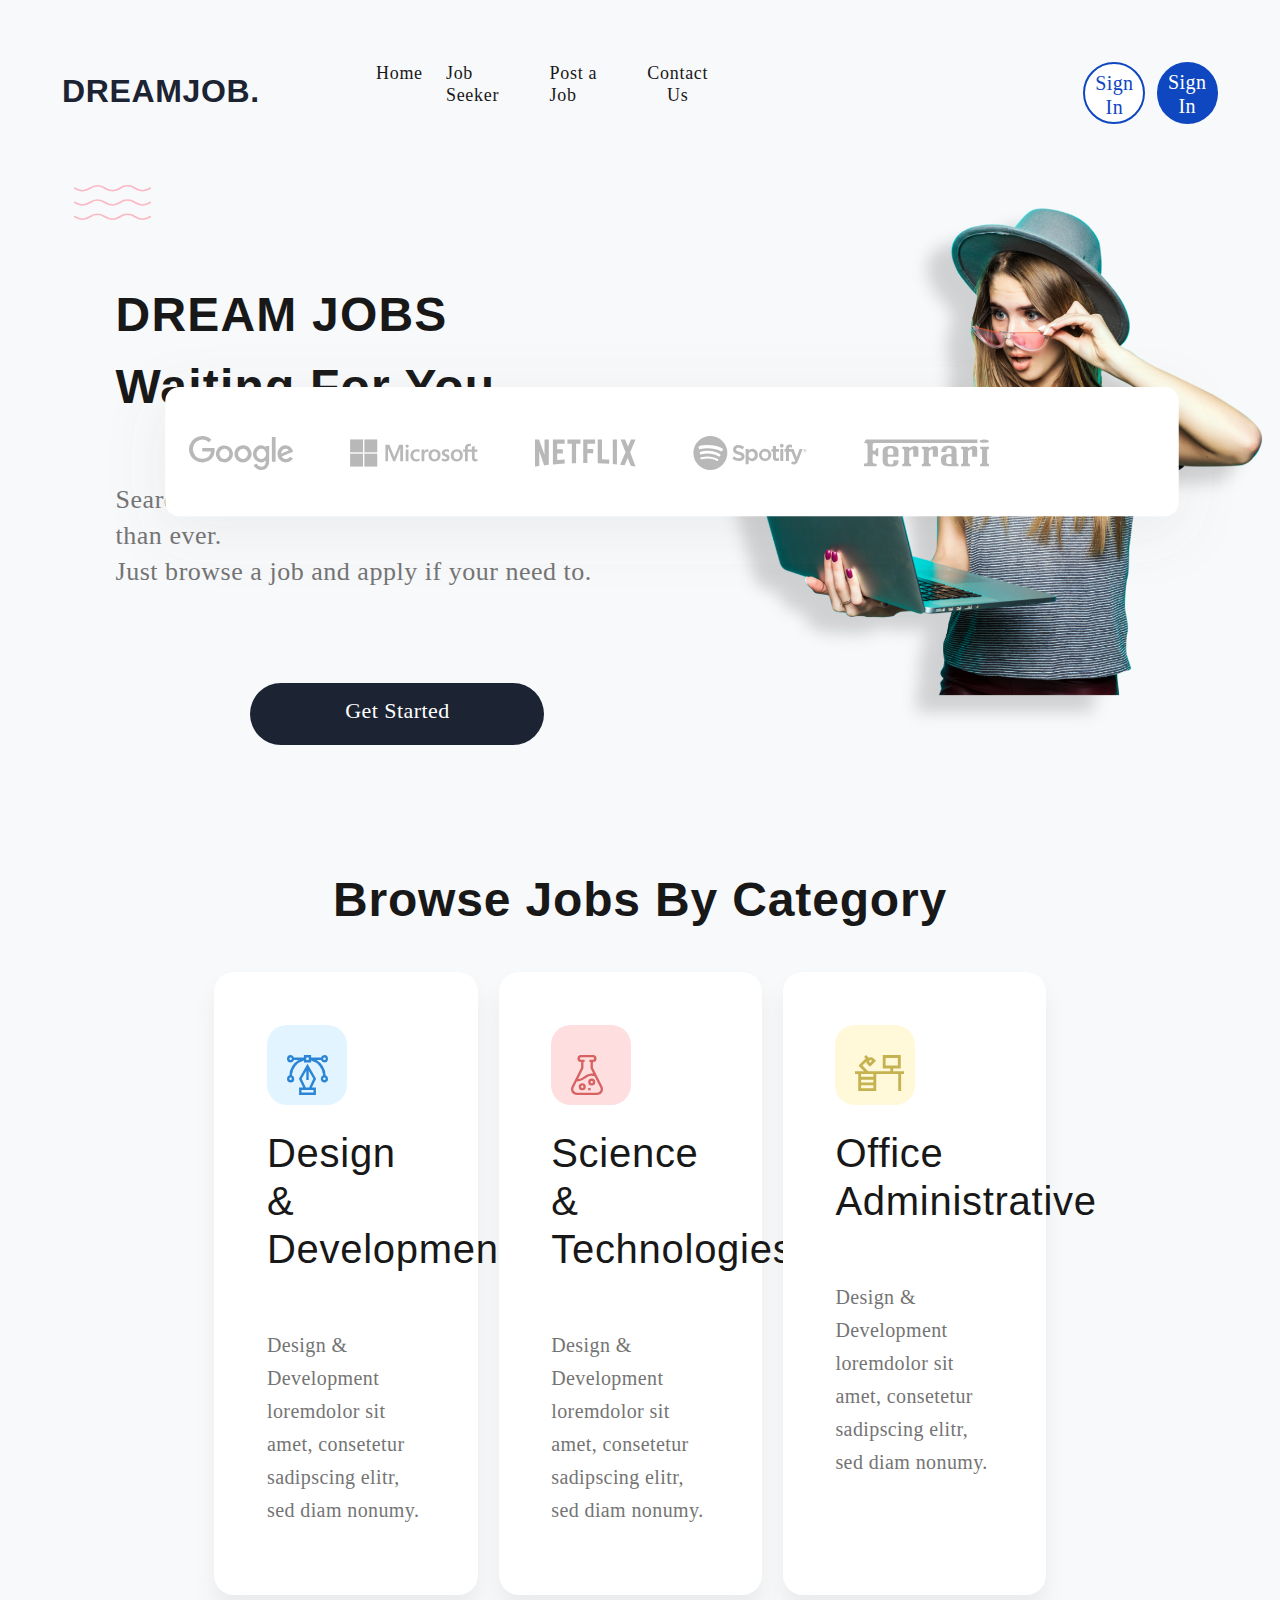
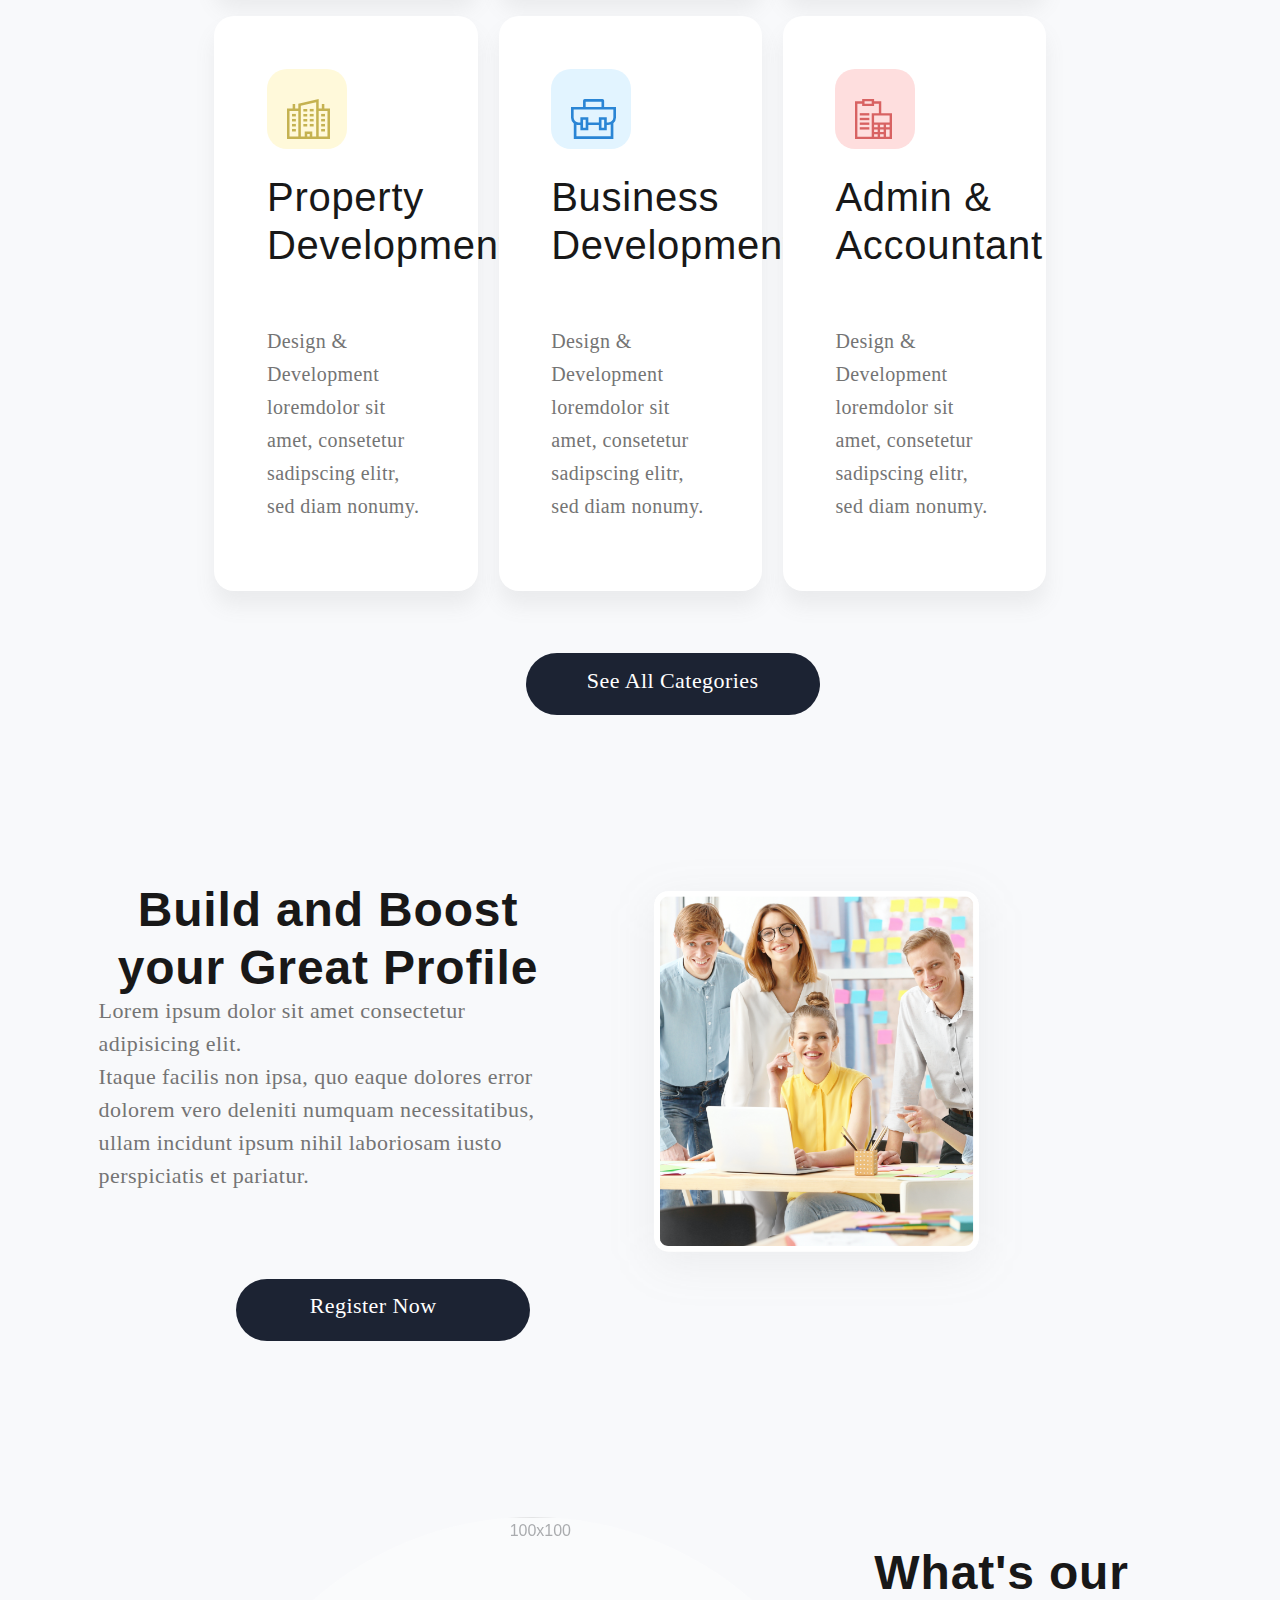
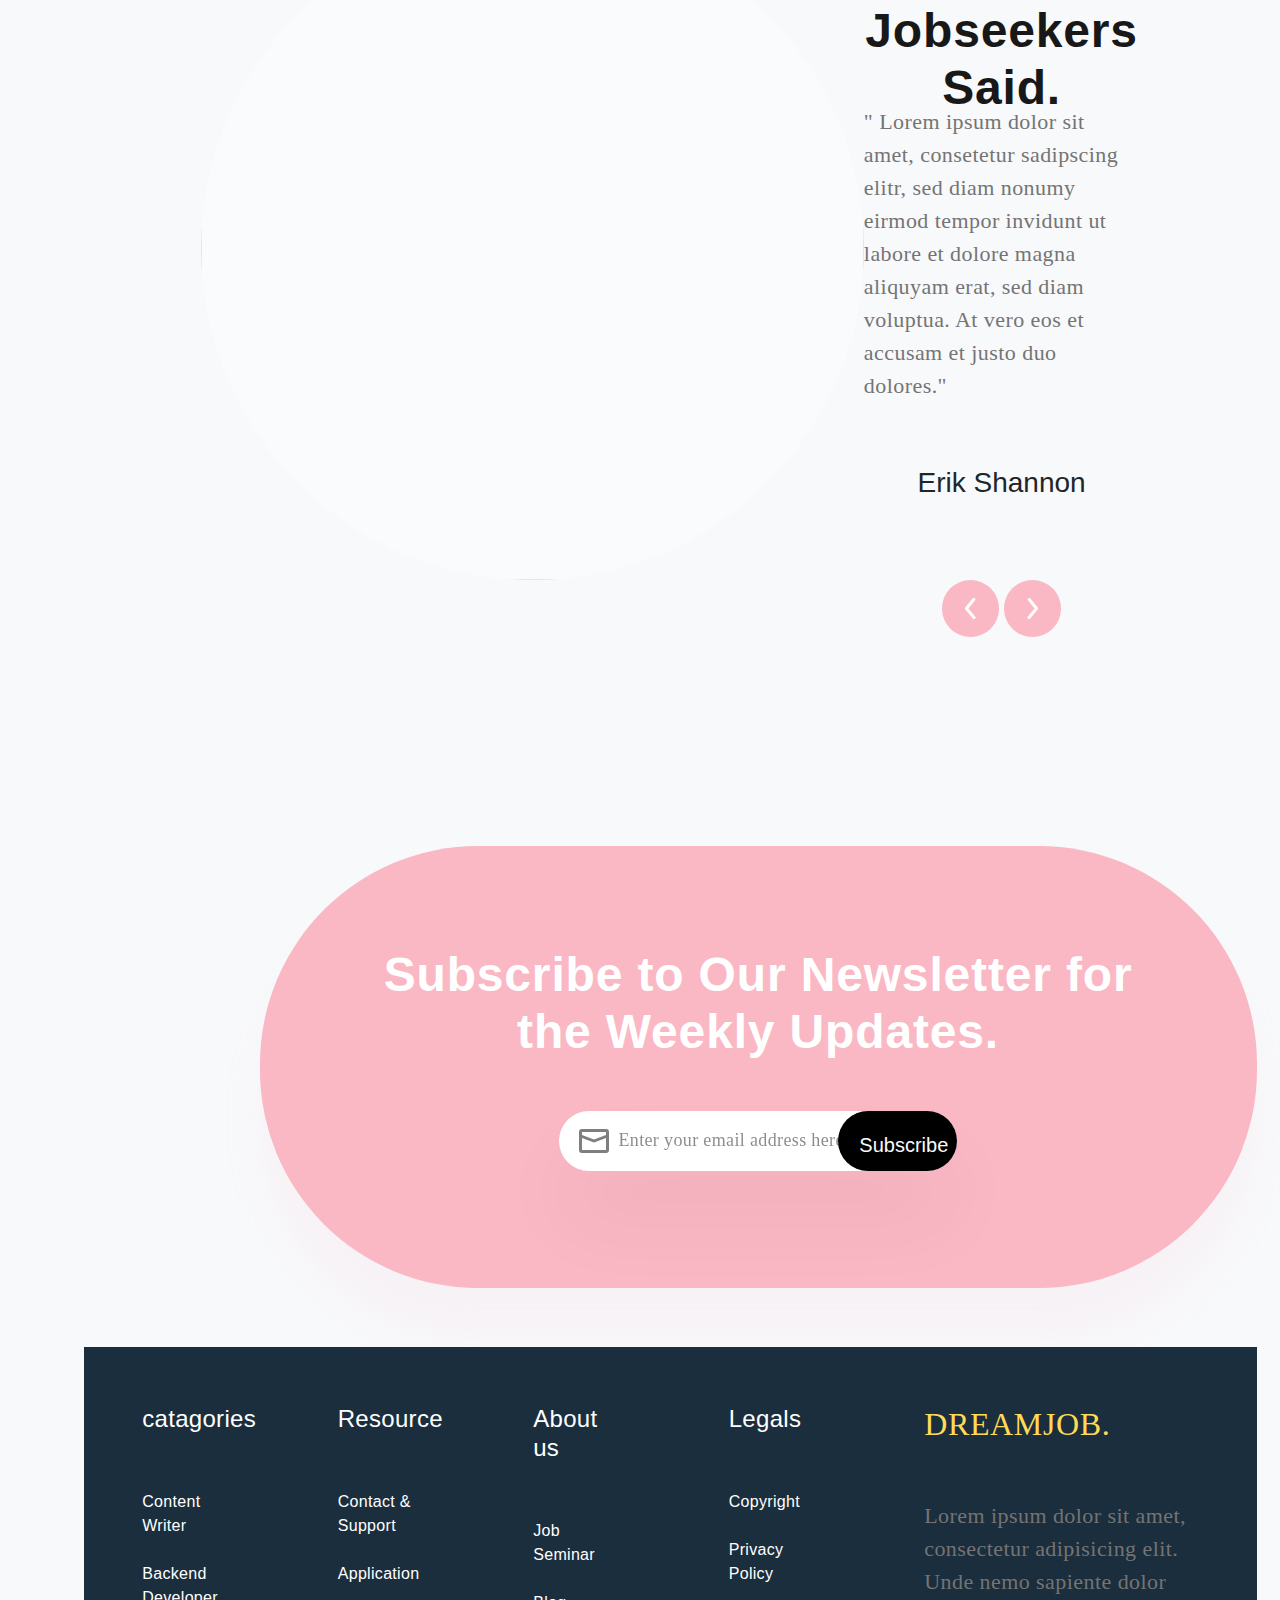
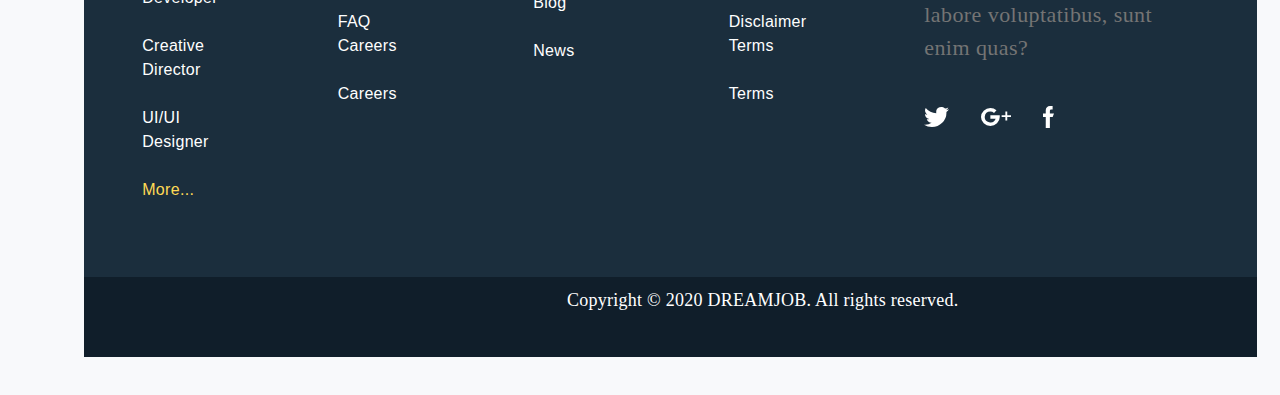
==== index.html @ 45204c7d "Update index.html" ====
<html>

<head>
    <title>
        Practice
    </title>

    <meta charset="utf-8">
    <meta name="viewport" content="width=device-width, initial-scale=1">
    <link rel="stylesheet" href="https://maxcdn.bootstrapcdn.com/bootstrap/4.5.2/css/bootstrap.min.css">
    <script src="https://ajax.googleapis.com/ajax/libs/jquery/3.5.1/jquery.min.js"></script>
    <script src="https://cdnjs.cloudflare.com/ajax/libs/popper.js/1.16.0/umd/popper.min.js"></script>
    <script src="https://maxcdn.bootstrapcdn.com/bootstrap/4.5.2/js/bootstrap.min.js"></script>
    <link rel="stylesheet" href="start.css">


</head>

<body>
    <nav class="Nav1">
        <image id="job1" src="images\DREAMJOB.svg"></image>

        <a id="home" href="Nasa.com">Home</a>


        <a id="job" href="Nasa.com">Job Seeker</a>


        <a id="post" href="Nasa.com">Post a Job</a>


        <a id="contact" href="Nasa.com">Contact Us</a>

        <div id="signin">
            <p>Sign In</p>
        </div>
        <div id="login">
            <p>Sign In</p>
        </div>
    </nav>
    <div class="content1">

        <div id="image" class="row">
            <div class="col-sm-6">

                <image id="job1" src="/images/Group6002.svg"></image>
                <p class="B1">
                    DREAM JOBS<br>
                    Waiting For You
                </p>
                <p id="par1">Search and find your dream job is now easier than ever. <br>Just browse a job and apply if
                    your need to.
                </p><br>
                <br>

                <div id="seeall">
                    <p id="cn">Get Started</p>
                </div>

            </div>
            <div class="col-sm-6">
                <image id="girlImg" class="img-fluid" src="/images/1920.png"></image>
            </div>
        </div>


    </div>


    <div id="white" class="row">
        <div class="col">
            <image class="img-fluid col" src="/images/Rectangle 527.svg">

            </image>
            <div id="overlapimage" class="col-sm-8">
                <image id="img2" class="img-fluid" src="/images/Group 5999.svg"></image>
            </div>
        </div>


    </div>
    <div id=content2>

        <h1 id="jobheader">Browse Jobs By Category</h1>
    </div>
    <div id="cr">
        <div class="row">
            <div class="col-md-3 cards">
                <div class="pt">
                    <image id="bg1" src="/images/Rectangle 1071.svg">

                    </image>
                    <image id="flask" src="/images/001-vector-design.svg"></image><br><br>

                    <h1>Design & Development</h1><br><br>
                    <p>Design & Development loremdolor sit amet, consetetur sadipscing elitr, sed diam nonumy.</p>
                </div>

            </div>
            <div class="col-md-3 cards">
                <div class="pt">

                    <image id="bg1" src="/images/Rectangle 1071-2.svg">

                    </image>
                    <image id="flask" src="/images/002-flask.svg"></image>
                    <br><br>


                    <h1>Science & Technologies</h1><br><br>
                    <p>Design & Development loremdolor sit amet, consetetur sadipscing elitr, sed diam nonumy.</p>

                </div>

            </div>
            <div class="col-md-3 cards">
                <div class="pt">

                    <image id="bg1" src="/images/Rectangle 1071-1.svg">

                    </image>
                    <image id="flask" src="/images/004-desk.svg"></image><br><br>
                    <h1>Office Administrative</h1><br><br>
                    <p>Design & Development loremdolor sit amet, consetetur sadipscing elitr, sed diam nonumy.</p>
                </div>


            </div>
            <div class="col-md-3 cards">

                <div class="pt">
                    <image id="bg1" src="/images/Rectangle 1071-1.svg">
                        <image id="flask" src="/images/003-office-building.svg"></image>
                    </image><br><br>

                    <h1>Property Development</h1><br><br>
                    <p>Design & Development loremdolor sit amet, consetetur sadipscing elitr, sed diam nonumy.</p>

                </div>

            </div>
            <div class="col-md-3 cards">
                <div class="pt">
                    <image id="bg1" src="/images/Rectangle 1071.svg">

                    </image>
                    <image id="flask" src="/images/006-briefcase.svg"></image><br><br>


                    <h1>Business Development</h1><br><br>
                    <p>Design & Development loremdolor sit amet, consetetur sadipscing elitr, sed diam nonumy.</p>
                </div>


            </div>
            <div class="col-md-3 cards">
                <div class="pt">
                    <image id="bg1" src="/images/Rectangle 1071-2.svg">

                    </image>
                    <image id="flask" src="/images/005-clipboard.svg"></image><br><br>
                    <h1>Admin & Accountant</h1><br><br>
                    <p>Design & Development loremdolor sit amet, consetetur sadipscing elitr, sed diam nonumy.</p>


                </div>

            </div>


            <div class="col-md-3 cards1">

                <div class="pt">
                    <image id="bg1" src="/images/Rectangle 1071-1.svg">
                        <image id="flask" src="/images/003-office-building.svg"></image>
                    </image><br><br>

                    <h1>School Construction</h1><br><br>
                    <p>Design & Development loremdolor sit amet, consetetur sadipscing elitr, sed diam nonumy.</p>

                </div>

            </div>
            <div class="col-md-3 cards1">
                <div class="pt">
                    <image id="bg1" src="/images/Rectangle 1071.svg">

                    </image>
                    <image id="flask" src="/images/006-briefcase.svg"></image><br><br>


                    <h1>Banking Investment</h1><br><br>
                    <p>Design & Development loremdolor sit amet, consetetur sadipscing elitr, sed diam nonumy.</p>
                </div>


            </div>
            <div class="col-md-3 cards1">
                <div class="pt">
                    <image id="bg1" src="/images/Rectangle 1071-2.svg">

                    </image>
                    <image id="flask" src="/images/005-clipboard.svg"></image><br><br>
                    <h1>Accounts</h1><br><br>
                    <p>Design & Development loremdolor sit amet, consetetur sadipscing elitr, sed diam nonumy.</p>


                </div>

            </div>
        </div>

        <div id="seeall">
            <p id="cn">See All Categories</p>
        </div>
    </div>

    <div id="cr1">
        <div class="row">
            <div class="col-md-5">
                <h1 id="jobheader">Build and Boost<br> your Great Profile</h1><br><br>
                <p>Lorem ipsum dolor sit amet consectetur adipisicing elit.<br> Itaque facilis non ipsa, quo eaque
                    dolores
                    error dolorem vero deleniti numquam necessitatibus, <br>ullam incidunt ipsum nihil laboriosam iusto
                    perspiciatis et pariatur.</p><br><br>
                <div id="seeall1">
                    <p id="cn">Register Now</p>
                </div>


            </div>
            <div class="col-md-5">
                <image id="girlImg" class="img-fluid" src="/images/Rectangle 527-1.png"></image>
            </div>
        </div>
        <div class="row">
            <div class="col" id="inl">



                <img id="round" class="rounded-circle" alt="100x100"
                    src="https://mdbootstrap.com/img/Photos/Avatars/img%20(30).jpg" data-holder-rendered="true">

                <div>
                    <h1 id="jobheader">What's our<br> Jobseekers Said.</h1><br>
                    <br>
                    <br>
                    <p>" Lorem ipsum dolor sit amet, consetetur sadipscing elitr, sed diam nonumy eirmod tempor
                        invidunt
                        ut labore et dolore
                        magna aliquyam erat, sed diam voluptua. At vero eos et accusam et justo duo dolores."</p>
                    <br><br>
                    <div class="pt">
                        <h3 id="a1">Erik Shannon</h3>
                        <p id="a2">React Developer</p>
                    </div><br>
                    <br>
                    <br>
                    <image id="left" class="img-fluid" src="/images/Group 6017.svg"></image>
                    <image id="right" class="img-fluid" src="/images/Group 6018.svg"></image>

                </div>


            </div>

        </div>
        <row class="row">
            <div id="input">

                <h1 id="jobheader1">Subscribe to Our Newsletter for <br>the Weekly Updates.</h1><br>
                <br>
                <div id="enter">
                    <image id="right1" class="img-fluid" src="/images/mail.svg"></image>
                    <p>Enter your email address here</p>
                    <div id="sub">
                        <h5>
                            Subscribe
                            </h3>
                    </div>
                </div>

            </div>
        </row>

        <div class="row copy">
            <div class="col-sm-2 foot">



                <ul style="list-style-type:none;">
                    <h4>catagories</h4><br><br>
                    <li>Content Writer </li><br>
                    <li>Backend Developer </li><br>
                    <li>Creative Director</li><br>
                    <li> UI/UI Designer</li><br>
                    <li id="more"> More...</li>
                </ul>


            </div>
            <div class="col-sm-2 foot">



                <ul style="list-style-type:none;">
                    <h4>Resource</h4><br><br>
                    <li>Contact & Support </li><br>
                    <li>Application </li><br>
                    <li>FAQ Careers</li><br>
                    <li></li> Careers</li>
                </ul>


            </div>

            <div class="col-sm-2 foot">



                <ul style="list-style-type:none;">
                    <h4>About us </h4><br><br>
                    <li>Job Seminar </li><br>
                    <li>Blog </li><br>
                    <li>News</li>
                </ul>


            </div>

            <div class="col-sm-2 foot">



                <ul style="list-style-type:none;">
                    <h4>Legals</h4><br><br>
                    <li>Copyright </li><br>
                    <li>Privacy Policy </li><br>
                    <li>Disclaimer Terms</li><br>
                    <li>Terms</li>
                </ul>


            </div>
            <div class="col-sm-4 foot">



                <ul id="dreamparent" style="list-style-type:none;">
                    <h2 id="dream"> DREAMJOB.</h2><br><br>
                    <li>
                        <p>Lorem ipsum dolor sit amet, consectetur adipisicing elit. Unde nemo sapiente dolor labore

                            voluptatibus, sunt enim quas?</p>
                    </li><br>
                    <li>
                        <image class="imagespace" id="right" class="img-fluid" src="/images/twitter.svg"></image>
                        <image class="imagespace" id="right" class="img-fluid" src="/images/google plus.svg"></image>
                        <image class="imagespace" id="right" class="img-fluid" src="/images/facebook.svg"></image>
                    </li><br>

                </ul>


            </div>


            <div id="last">

                <p>Copyright © 2020 DREAMJOB. All rights reserved.</p>

            </div>
        </div>


    </div>





    <script>


        var x = document.getElementById("seeall").addEventListener("click", function () {
            var y = document.querySelectorAll(".cards1");
            var x1 = document.getElementById("cn")
            y.forEach(function (i) {
                if (i.style.display === "none") {
                    i.style.display = "block";
                    x1.innerHTML = "Show Less"
                } else {
                    i.style.display = "none";
                    x1.innerHTML = "See All catogories"
                }

            });

        });


        var counter = 1;



        var left = document.getElementById("left").addEventListener("click", function () {

            if (counter === 1) {
                var name = document.getElementById("a1").innerHTML = "Erik Shannon";

                var des = document.getElementById("a2").innerHTML = "React Developer";

                var roundimage = document.getElementById("round").src = "https://mdbootstrap.com/img/Photos/Avatars/img%20(30).jpg";
                counter++;
            } else if (counter === 2) {

                var name = document.getElementById("a1").innerHTML = "job Seeker";

                var des = document.getElementById("a2").innerHTML = "Software Tester";

                var roundimage = document.getElementById("round").src = "https://homepages.cae.wisc.edu/~ece533/images/cat.png";
                counter++;


            } else if (counter === 3 || counter > 3) {

                var name = document.getElementById("a1").innerHTML = "Junaid Shaikh";

                var des = document.getElementById("a2").innerHTML = "Web Developer";

                var roundimage = document.getElementById("round").src = "https://homepages.cae.wisc.edu/~ece533/images/airplane.png";
                counter = 1;


            }



        });


        var right = document.getElementById("right").addEventListener("click", function () {

            if (counter === 1 || counter < 1) {
                var name = document.getElementById("a1").innerHTML = "Erik Shannon";

                var des = document.getElementById("a2").innerHTML = "React Developer";

                var roundimage = document.getElementById("round").src = "https://mdbootstrap.com/img/Photos/Avatars/img%20(30).jpg";
                counter = 3;
            } else if (counter === 2) {

                var name = document.getElementById("a1").innerHTML = "job Seeker";

                var des = document.getElementById("a2").innerHTML = "Software Tester";

                var roundimage = document.getElementById("round").src = "https://homepages.cae.wisc.edu/~ece533/images/cat.png";
                counter--;


            } else if (counter === 3) {

                var name = document.getElementById("a1").innerHTML = "Junaid Shaikh";

                var des = document.getElementById("a2").innerHTML = "Web Developer";

                var roundimage = document.getElementById("round").src = "https://homepages.cae.wisc.edu/~ece533/images/airplane.png";
                counter--;


            }

        });


    </script>
</body>



</html>
---- start.css ----
body{
    margin: 3%;
    background: #F8F9FB 0% 0% no-repeat padding-box;
opacity: 1;




}
.Nav1{
    padding: 2%;
    width: 100%;
   
    display: inline-flex;
   
}
.Nav1 ul a{
 text-decoration: none;
}
#job1{
    margin-right: 10%;
}
#home{
    top: 65px;
left: 357px;
width: 50px;
margin-right:2% ;
text-decoration: none;
height: 18px;
color: var(--unnamed-color-181818);
text-align: left;
font: normal normal normal 18px/22px Inter;
letter-spacing: 0.72px;
color: #181818;
opacity: 1;
}
#job{
    top: 65px;
    margin-right:2% ;
left: 467px;
width: 107px;
height: 18px;
color: var(--unnamed-color-181818);
text-decoration: none;
text-align: left;
font: normal normal normal 18px/22px Inter;
letter-spacing: 0.72px;
color: #181818;
opacity: 1;
}
#post{
    top: 65px;
left: 634px;
width: 92px;
margin-right:2% ;
text-decoration: none;
height: 18px;
color: var(--unnamed-color-181818);
text-align: left;
font: normal normal normal 18px/22px Inter;
letter-spacing: 0.72px;
color: #181818;
opacity: 1;
}
#contact{
    top: 65px;
left: 786px;
width: 96px;
margin-right:2% ;
height: 18px;
color: var(--unnamed-color-181818);
text-decoration: none;
text-align: center;
font: normal normal normal 18px/22px Inter;
letter-spacing: 0.72px;
color: #181818;
opacity: 1;
}
.content1{
      margin: 3%;
      width: 100%;
      background: #F8F9FB 0% 0% no-repeat padding-box;
opacity: 1;
color: #747474;
position: relative;

}
.B1{
font-weight: bold;
font-size:xxx-large;
text-align: left;
margin-top: 10%;
margin-left: 7%;
letter-spacing: 1.2px;
color: #181818;
opacity: 1;
}

#par1{
margin-top: 10%;
margin-left: 7%;
text-align: left;
color: #747474;
font: normal normal normal 26px/36px Inter;
letter-spacing: 0.52px;
opacity: 1;
}
#white{
    position: absolute;
      top: 85%;
      left: 5%;
      z-index: 1;
}
#overlapimage{
    position: absolute;
      top:40%;
      left: 10%;
      size: 0px;
    
}
@media only screen and (max-width: 600px) {
  #img2{
    size: 20%;
    width: 60%;
  }
  #white{
top: 80%;
      left: 5%;
  }
}


@media only screen and (min-width: 600px) {
  
  #white{
top: 50%;
      left: 5%;
  }
}
@media only screen and (min-width: 800px) {
  
  #white{
top:35%;
      left: 5%;
  }
}
@media only screen and (min-width: 1600px) {
  
  #white{
top: 60%;
      left: 5%;
  }
}

@media only screen and (min-width: 2000px) {
  
  #white{
top: 80%;
      left: 15%;
  }
}
#jobheader{
font-weight: bold;
font-size:xxx-large;
margin-top: 10%;
top: 1194px;
left: 579px;
width: 100%;
height: 10%;
color: var(--unnamed-color-181818);
text-align: center;
letter-spacing: 0.84px;
color: #181818;
opacity: 1;

    
}
.cards{

 color: var(--unnamed-color-181818);
text-align: left;
font: normal normal medium 36px/52px Inter;
letter-spacing: 0.72px;
color: #181818;
width: 100%;

  
    
     margin-top:10% ;
     margin: 1%;
     padding: 5%;
      
background: #FFFFFF 0% 0% no-repeat padding-box;
opacity: 1;
box-shadow: 0px 15px 20px #7474741A;
border-radius: 20px;


    
}
#cr{
  margin-left: 15%;
  text-align: center;
}

#bg1{
  

  top: 0;
  left: 0;
    
}
#flask{

  position: absolute;
  top: 30px;
  left: 20px;
}
.cards p{
  position: relative;
text-align: left;
font: normal normal normal 20px/33px Inter;
letter-spacing: 0.4px;
color: #747474;
opacity: 1;
}
.pt{
  position: relative;
}
#seeall{
  
width: 294px;
margin-top: 5%;
margin-left: 30%;
text-align: center;

height: 62px;
background: #1C2333 0% 0% no-repeat padding-box;
border-radius: 52px;
opacity: 1;
}
#seeall p{
padding: 5%;
margin-left: 0%;
font: normal normal normal 22px/26px Inter;
letter-spacing: 0.44px;
color: #FFFFFF;
opacity: 1;
}



                          .cards{

                            -webkit-transition: all 1s ease;
                            -moz-transition: all 1s ease;
                            -o-transition: all 1s ease;
                            -ms-transition: all 1s ease;
                            transition: all 1s ease;
                          }
                          .cards:hover{
                            border:2px solid #FFFFFF;
                            border-radius: 20%;
                            webkit-transition: all 1s ease;
                            -moz-transition: all 1s ease;
                            -o-transition: all 1s ease;
                            -ms-transition: all 1s ease;
                            transition: all 1s ease;
                          }
.cards1{

color: var(--unnamed-color-181818);
text-align: left;
font: normal normal medium 36px/52px Inter;
letter-spacing: 0.72px;
color: #181818;
width: 100%;
display: none;

  
    
     margin-top:10% ;
     margin: 1%;
     padding: 5%;
      
background: #FFFFFF 0% 0% no-repeat padding-box;
opacity: 1;
box-shadow: 0px 15px 20px #7474741A;
border-radius: 20px;


    
}

.cards1 p{
  position: relative;
text-align: left;
font: normal normal normal 20px/33px Inter;
letter-spacing: 0.4px;
color: #747474;
opacity: 1;
}

#cr1{
  margin-top: 10%;
  margin-left: 5%;
  text-align: center;
}

#cr1 p{
  text-align: left;
font: normal normal normal 22px/33px Inter;
letter-spacing: 0.44px;
color: #747474;
opacity: 1
}

#seeall1{
  
width: 294px;
margin-top: 5%;
margin-left: 30%;
text-align: center;

height: 62px;
background: #1C2333 0% 0% no-repeat padding-box;
border-radius: 52px;
opacity: 1;
}
#seeall1 p{
padding: 5%;
margin-left: 20%;
font: normal normal normal 22px/26px Inter;
letter-spacing: 0.44px;
color: #FFFFFF;
opacity: 1;
}

.rounded-circle{
  top: 3569px;
left: 221px;
width: 663px;

height: 663px;
background: #FFFFFF 0% 0% no-repeat padding-box;
opacity: 0.36;
}
#inl{
  padding: 5%;;
  margin: 5%;
  display: inline-flex;
}

#a2{
position: absolute;
top: 30px;
  left: 560px;
}

#input{

  position: relative;

width: 1410px;
height: 442px;
margin-left: 15%;
background: #FAB8C4 0% 0% no-repeat padding-box;
box-shadow: 0px 50px 40px #FAB8C41A;
border-radius: 218px;
opacity: 1;
}



#jobheader1{
font-weight: bold;
font-size:xxx-large;
margin-top: 5%;

width: 100%;
height: 10%;
padding-top: 5%;
color: var(--unnamed-color-181818);
text-align: center;
letter-spacing: 0.84px;
color:white;
opacity: 1;
}

#enter{
left: 30%;
top: 60%;
width: 40%;
height: 5%;
position: absolute;
padding-top: 6%;
background: #FFFFFF 0% 0% no-repeat padding-box;
box-shadow: 0px 50px 80px #0000000D;
border-radius: 52px;
opacity: 1;
}


#right1{
  position: absolute;
  top: 30%;
  left:5%;
}
#sub{
  top:0%;
  left: 70%;
  position: absolute;
  color: #F8F9FB;
width: 30%;
height: 100%;
background:black;
border-radius: 52px;
opacity: 1;
z-index: 1;
}
#sub h5{
  padding: 18%;
}

#enter p{

position: absolute;
top: 30%;
left: 15%;
color: var(--unnamed-color-181818);
text-align: left;
font: normal normal normal 18px/22px Inter;
letter-spacing: 0.36px;
color: #181818;
opacity: 0.5;
}


.foot{
  margin-top: 5%;
  padding-left: 5%;
  padding-right: 5%;
  padding-top: 5%;
  padding-bottom: 5%;
  position: relative;
  

background: #1B2E3D 0% 0% no-repeat padding-box;
opacity: 1;
}

.foot ul{
  padding: 0%;
  text-align: left;
font: normal normal medium 22px/46px Inter;
letter-spacing: 0.31px;
color: #FFFFFF;
opacity: 1;
}

.foot p{
text-align: left;
font: normal normal normal 20px/33px Inter;
letter-spacing: 0.4px;
color: #FFFFFF;
opacity: 1;
}

#dream{
  text-align: left;
font: normal normal normal 32px/38px Inter;
letter-spacing: 0.64px;
color: #FFDA55;
text-transform: uppercase;
opacity: 1;
}

.imagespace{
 margin-right: 10%;
}

.cop{
  position: relative;
}

#more{
  color: #FFDA55;
}



#last{

top: 5472px;
left: 0px;
width: 100%;
height: 80px;
background: #101E2A 0% 0% no-repeat padding-box;
opacity: 1;
}


#last p{
top: 5504px;
left: 750px;
width: 420px;
margin-left: 40%;
height: 18px;
text-align: center;
font: normal normal normal 18px/46px Inter;
letter-spacing: 0.25px;
color: #FFFFFF;
opacity: 1;
}


#signin{
  
width: 7%;
margin-top: 0%;
margin-left: 30%;
text-align: center;
border: 2px solid #0F47C0;
height: 62px;
background: #ffffff 0% 0% no-repeat padding-box;
border-radius: 32px;
opacity: 1;
}
#signin p{

margin-top: 12%;
text-align: center;
font: normal normal normal 20px/24px Inter;
letter-spacing: 0.4px;
color: #0F47C0;
opacity: 1;
}
#login{
width: 7%;
margin-top: 0%;
margin-left: 1%;
text-align: center;

height: 62px;
background: #0F47C0 0% 0% no-repeat padding-box;
border-radius: 32px;
opacity: 1;
}
#login p{
margin-top: 12%;
text-align: center;
font: normal normal normal 20px/24px Inter;
letter-spacing: 0.4px;
color: #FFFFFF;
opacity: 1;
}
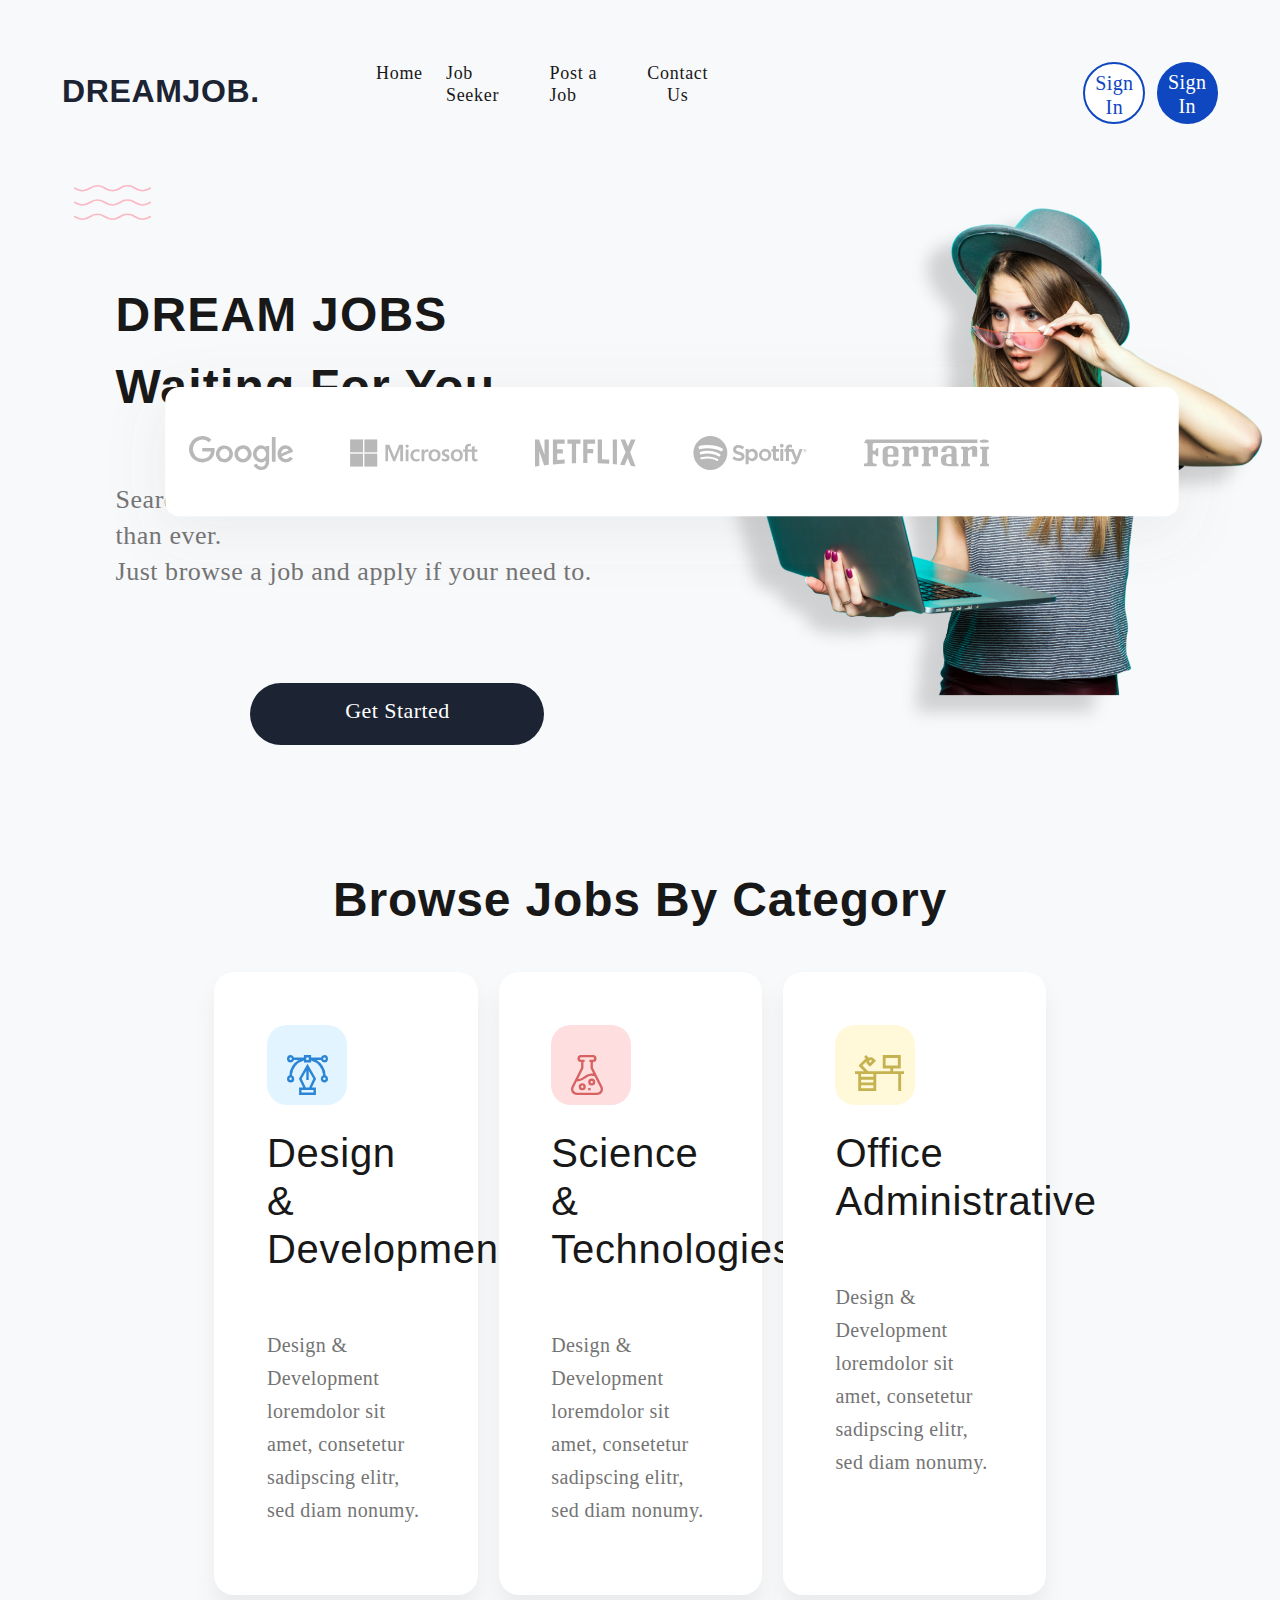
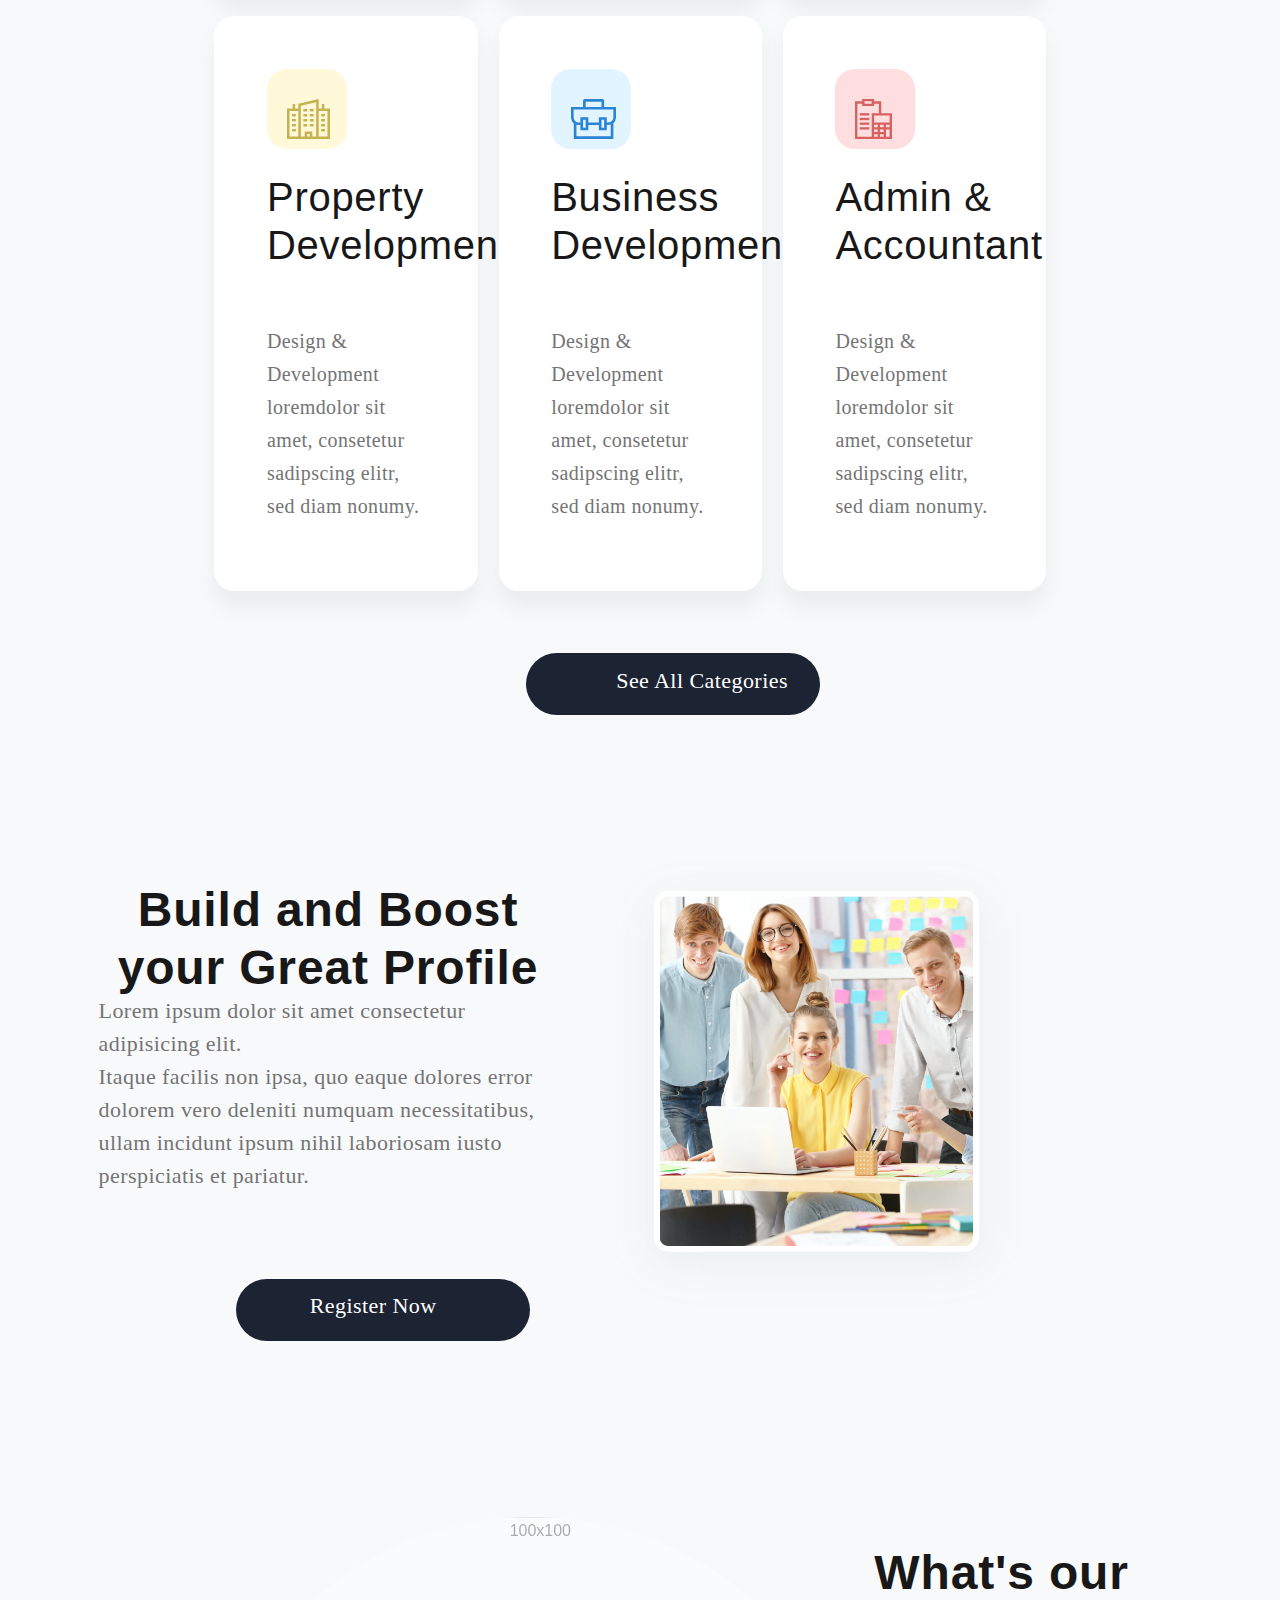
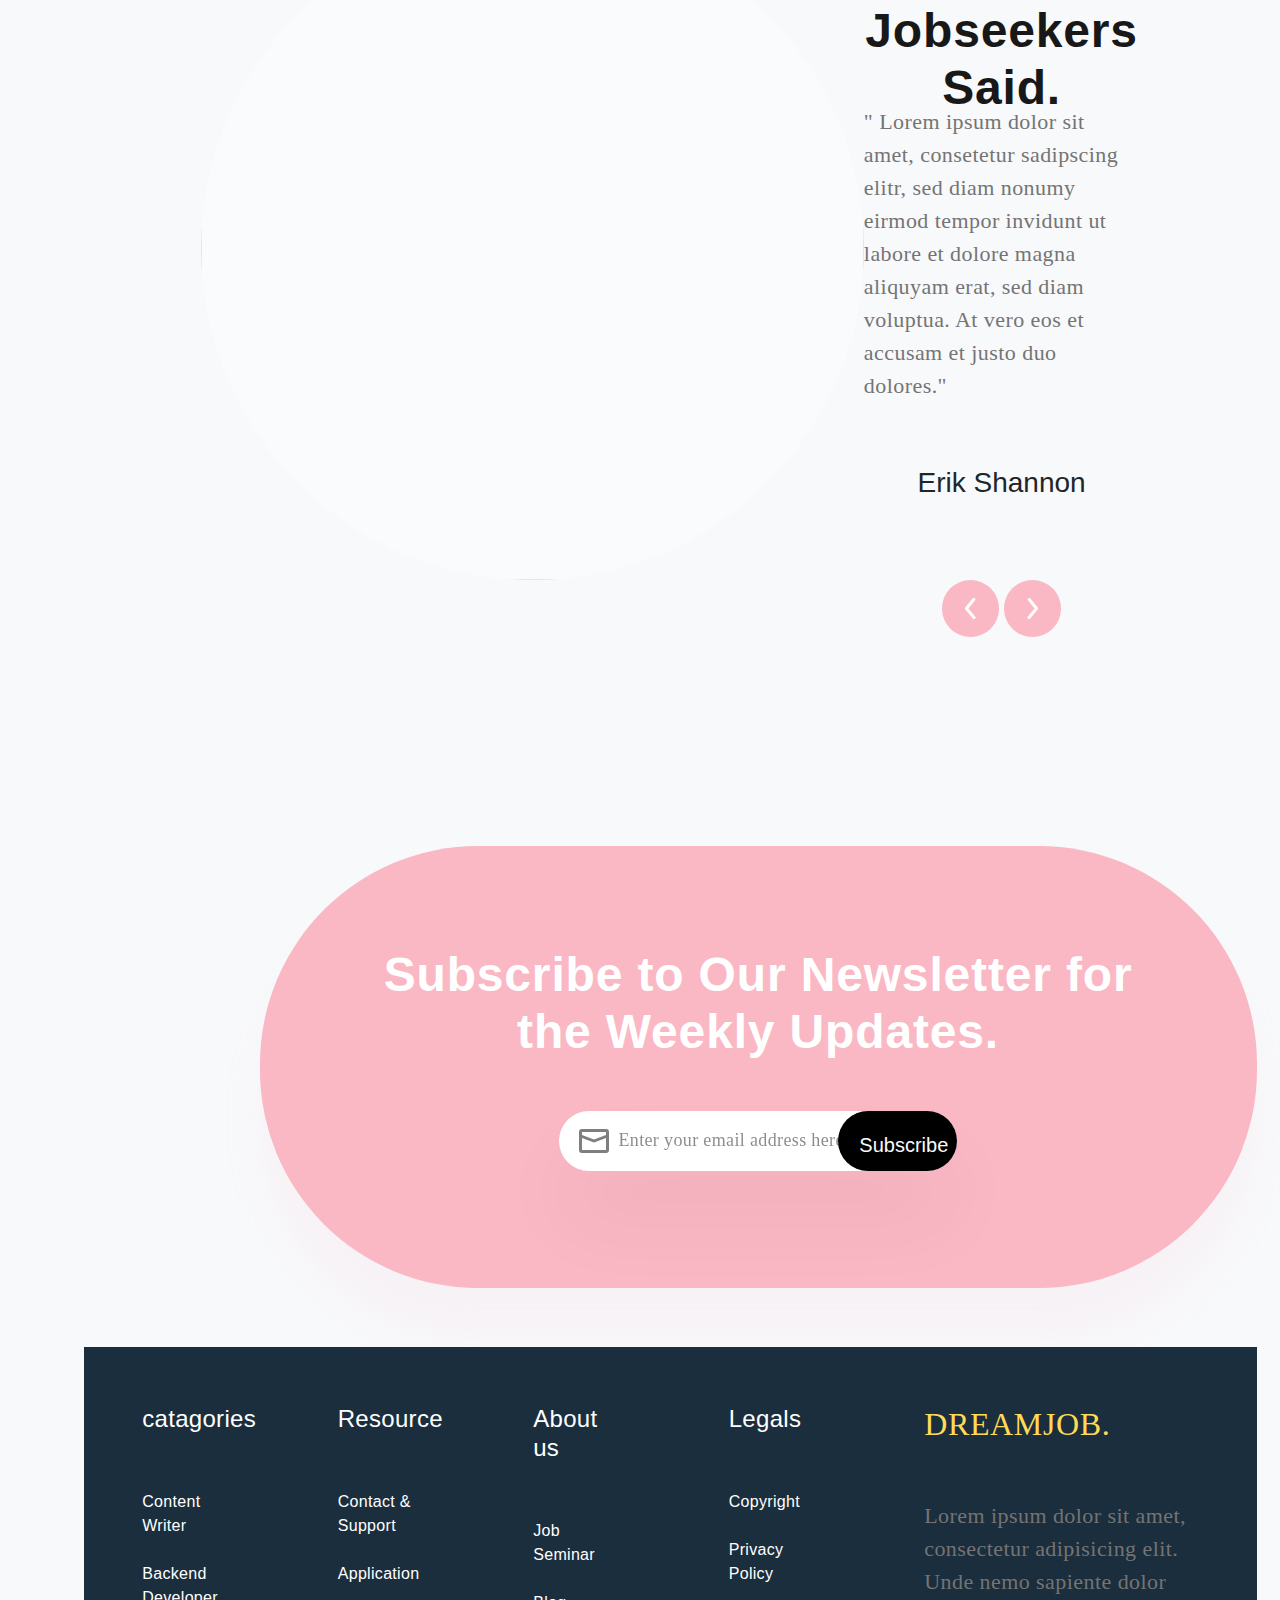
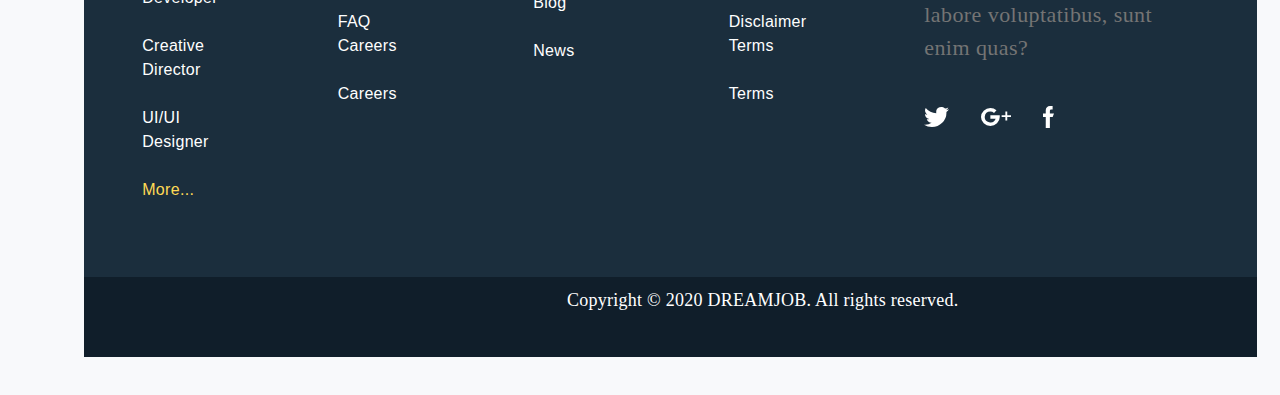
==== commit 6c9d3474: "Update index.html" ====
--- a/index.html
+++ b/index.html
@@ -43,7 +43,7 @@
         <div id="image" class="row">
             <div class="col-sm-6">
 
-                <image id="job1" src="/images/Group6002.svg"></image>
+                <image id="job1" src="images\Group6002.svg"></image>
                 <p class="B1">
                     DREAM JOBS<br>
                     Waiting For You
@@ -59,7 +59,7 @@
 
             </div>
             <div class="col-sm-6">
-                <image id="girlImg" class="img-fluid" src="/images/1920.png"></image>
+                <image id="girlImg" class="img-fluid" src="images\1920.png"></image>
             </div>
         </div>
 
@@ -69,11 +69,11 @@
 
     <div id="white" class="row">
         <div class="col">
-            <image class="img-fluid col" src="/images/Rectangle 527.svg">
+            <image class="img-fluid col" src="images\Rectangle 527.svg">
 
             </image>
             <div id="overlapimage" class="col-sm-8">
-                <image id="img2" class="img-fluid" src="/images/Group 5999.svg"></image>
+                <image id="img2" class="img-fluid" src="images\Group 5999.svg"></image>
             </div>
         </div>
 
@@ -87,10 +87,10 @@
         <div class="row">
             <div class="col-md-3 cards">
                 <div class="pt">
-                    <image id="bg1" src="/images/Rectangle 1071.svg">
-
-                    </image>
-                    <image id="flask" src="/images/001-vector-design.svg"></image><br><br>
+                    <image id="bg1" src="images\Rectangle 1071.svg">
+
+                    </image>
+                    <image id="flask" src="images\001-vector-design.svg"></image><br><br>
 
                     <h1>Design & Development</h1><br><br>
                     <p>Design & Development loremdolor sit amet, consetetur sadipscing elitr, sed diam nonumy.</p>
@@ -100,10 +100,10 @@
             <div class="col-md-3 cards">
                 <div class="pt">
 
-                    <image id="bg1" src="/images/Rectangle 1071-2.svg">
-
-                    </image>
-                    <image id="flask" src="/images/002-flask.svg"></image>
+                    <image id="bg1" src="images\Rectangle 1071-2.svg">
+
+                    </image>
+                    <image id="flask" src="images\002-flask.svg"></image>
                     <br><br>
 
 
@@ -116,91 +116,91 @@
             <div class="col-md-3 cards">
                 <div class="pt">
 
+                    <image id="bg1" src="images\Rectangle 1071-1.svg">
+
+                    </image>
+                    <image id="flask" src="images\004-desk.svg"></image><br><br>
+                    <h1>Office Administrative</h1><br><br>
+                    <p>Design & Development loremdolor sit amet, consetetur sadipscing elitr, sed diam nonumy.</p>
+                </div>
+
+
+            </div>
+            <div class="col-md-3 cards">
+
+                <div class="pt">
+                    <image id="bg1" src="images\Rectangle 1071-1.svg">
+                        <image id="flask" src="images\003-office-building.svg"></image>
+                    </image><br><br>
+
+                    <h1>Property Development</h1><br><br>
+                    <p>Design & Development loremdolor sit amet, consetetur sadipscing elitr, sed diam nonumy.</p>
+
+                </div>
+
+            </div>
+            <div class="col-md-3 cards">
+                <div class="pt">
+                    <image id="bg1" src="images\Rectangle 1071.svg">
+
+                    </image>
+                    <image id="flask" src="images\006-briefcase.svg"></image><br><br>
+
+
+                    <h1>Business Development</h1><br><br>
+                    <p>Design & Development loremdolor sit amet, consetetur sadipscing elitr, sed diam nonumy.</p>
+                </div>
+
+
+            </div>
+            <div class="col-md-3 cards">
+                <div class="pt">
+                    <image id="bg1" src="images\Rectangle 1071-2.svg">
+
+                    </image>
+                    <image id="flask" src="images\005-clipboard.svg"></image><br><br>
+                    <h1>Admin & Accountant</h1><br><br>
+                    <p>Design & Development loremdolor sit amet, consetetur sadipscing elitr, sed diam nonumy.</p>
+
+
+                </div>
+
+            </div>
+
+
+            <div class="col-md-3 cards1">
+
+                <div class="pt">
                     <image id="bg1" src="/images/Rectangle 1071-1.svg">
-
-                    </image>
-                    <image id="flask" src="/images/004-desk.svg"></image><br><br>
-                    <h1>Office Administrative</h1><br><br>
-                    <p>Design & Development loremdolor sit amet, consetetur sadipscing elitr, sed diam nonumy.</p>
-                </div>
-
-
-            </div>
-            <div class="col-md-3 cards">
-
-                <div class="pt">
-                    <image id="bg1" src="/images/Rectangle 1071-1.svg">
-                        <image id="flask" src="/images/003-office-building.svg"></image>
+                        <image id="flask" src="images\003-office-building.svg"></image>
                     </image><br><br>
 
-                    <h1>Property Development</h1><br><br>
-                    <p>Design & Development loremdolor sit amet, consetetur sadipscing elitr, sed diam nonumy.</p>
-
-                </div>
-
-            </div>
-            <div class="col-md-3 cards">
-                <div class="pt">
-                    <image id="bg1" src="/images/Rectangle 1071.svg">
-
-                    </image>
-                    <image id="flask" src="/images/006-briefcase.svg"></image><br><br>
-
-
-                    <h1>Business Development</h1><br><br>
-                    <p>Design & Development loremdolor sit amet, consetetur sadipscing elitr, sed diam nonumy.</p>
-                </div>
-
-
-            </div>
-            <div class="col-md-3 cards">
-                <div class="pt">
-                    <image id="bg1" src="/images/Rectangle 1071-2.svg">
-
-                    </image>
-                    <image id="flask" src="/images/005-clipboard.svg"></image><br><br>
-                    <h1>Admin & Accountant</h1><br><br>
-                    <p>Design & Development loremdolor sit amet, consetetur sadipscing elitr, sed diam nonumy.</p>
-
-
-                </div>
-
-            </div>
-
-
+                    <h1>School Construction</h1><br><br>
+                    <p>Design & Development loremdolor sit amet, consetetur sadipscing elitr, sed diam nonumy.</p>
+
+                </div>
+
+            </div>
             <div class="col-md-3 cards1">
-
-                <div class="pt">
-                    <image id="bg1" src="/images/Rectangle 1071-1.svg">
-                        <image id="flask" src="/images/003-office-building.svg"></image>
-                    </image><br><br>
-
-                    <h1>School Construction</h1><br><br>
-                    <p>Design & Development loremdolor sit amet, consetetur sadipscing elitr, sed diam nonumy.</p>
-
-                </div>
+                <div class="pt">
+                    <image id="bg1" src="images\Rectangle 1071.svg">
+
+                    </image>
+                    <image id="flask" src="images\006-briefcase.svg"></image><br><br>
+
+
+                    <h1>Banking Investment</h1><br><br>
+                    <p>Design & Development loremdolor sit amet, consetetur sadipscing elitr, sed diam nonumy.</p>
+                </div>
+
 
             </div>
             <div class="col-md-3 cards1">
                 <div class="pt">
-                    <image id="bg1" src="/images/Rectangle 1071.svg">
-
-                    </image>
-                    <image id="flask" src="/images/006-briefcase.svg"></image><br><br>
-
-
-                    <h1>Banking Investment</h1><br><br>
-                    <p>Design & Development loremdolor sit amet, consetetur sadipscing elitr, sed diam nonumy.</p>
-                </div>
-
-
-            </div>
-            <div class="col-md-3 cards1">
-                <div class="pt">
-                    <image id="bg1" src="/images/Rectangle 1071-2.svg">
-
-                    </image>
-                    <image id="flask" src="/images/005-clipboard.svg"></image><br><br>
+                    <image id="bg1" src="images\Rectangle 1071-2.svg">
+
+                    </image>
+                    <image id="flask" src="images\005-clipboard.svg"></image><br><br>
                     <h1>Accounts</h1><br><br>
                     <p>Design & Development loremdolor sit amet, consetetur sadipscing elitr, sed diam nonumy.</p>
 
@@ -210,7 +210,7 @@
             </div>
         </div>
 
-        <div id="seeall">
+        <div id="seeall1">
             <p id="cn">See All Categories</p>
         </div>
     </div>
@@ -230,7 +230,7 @@
 
             </div>
             <div class="col-md-5">
-                <image id="girlImg" class="img-fluid" src="/images/Rectangle 527-1.png"></image>
+                <image id="girlImg" class="img-fluid" src="images\Rectangle 527-1.png"></image>
             </div>
         </div>
         <div class="row">
@@ -256,8 +256,8 @@
                     </div><br>
                     <br>
                     <br>
-                    <image id="left" class="img-fluid" src="/images/Group 6017.svg"></image>
-                    <image id="right" class="img-fluid" src="/images/Group 6018.svg"></image>
+                    <image id="left" class="img-fluid" src="images\Group 6017.svg"></image>
+                    <image id="right" class="img-fluid" src="images\Group 6018.svg"></image>
 
                 </div>
 
@@ -271,7 +271,7 @@
                 <h1 id="jobheader1">Subscribe to Our Newsletter for <br>the Weekly Updates.</h1><br>
                 <br>
                 <div id="enter">
-                    <image id="right1" class="img-fluid" src="/images/mail.svg"></image>
+                    <image id="right1" class="img-fluid" src="images\mail.svg"></image>
                     <p>Enter your email address here</p>
                     <div id="sub">
                         <h5>
@@ -354,9 +354,9 @@
                             voluptatibus, sunt enim quas?</p>
                     </li><br>
                     <li>
-                        <image class="imagespace" id="right" class="img-fluid" src="/images/twitter.svg"></image>
-                        <image class="imagespace" id="right" class="img-fluid" src="/images/google plus.svg"></image>
-                        <image class="imagespace" id="right" class="img-fluid" src="/images/facebook.svg"></image>
+                        <image class="imagespace" id="right" class="img-fluid" src="images\twitter.svg"></image>
+                        <image class="imagespace" id="right" class="img-fluid" src="images\google plus.svg"></image>
+                        <image class="imagespace" id="right" class="img-fluid" src="images\facebook.svg"></image>
                     </li><br>
 
                 </ul>
@@ -382,7 +382,7 @@
     <script>
 
 
-        var x = document.getElementById("seeall").addEventListener("click", function () {
+        var x = document.getElementById("seeall1").addEventListener("click", function () {
             var y = document.querySelectorAll(".cards1");
             var x1 = document.getElementById("cn")
             y.forEach(function (i) {
